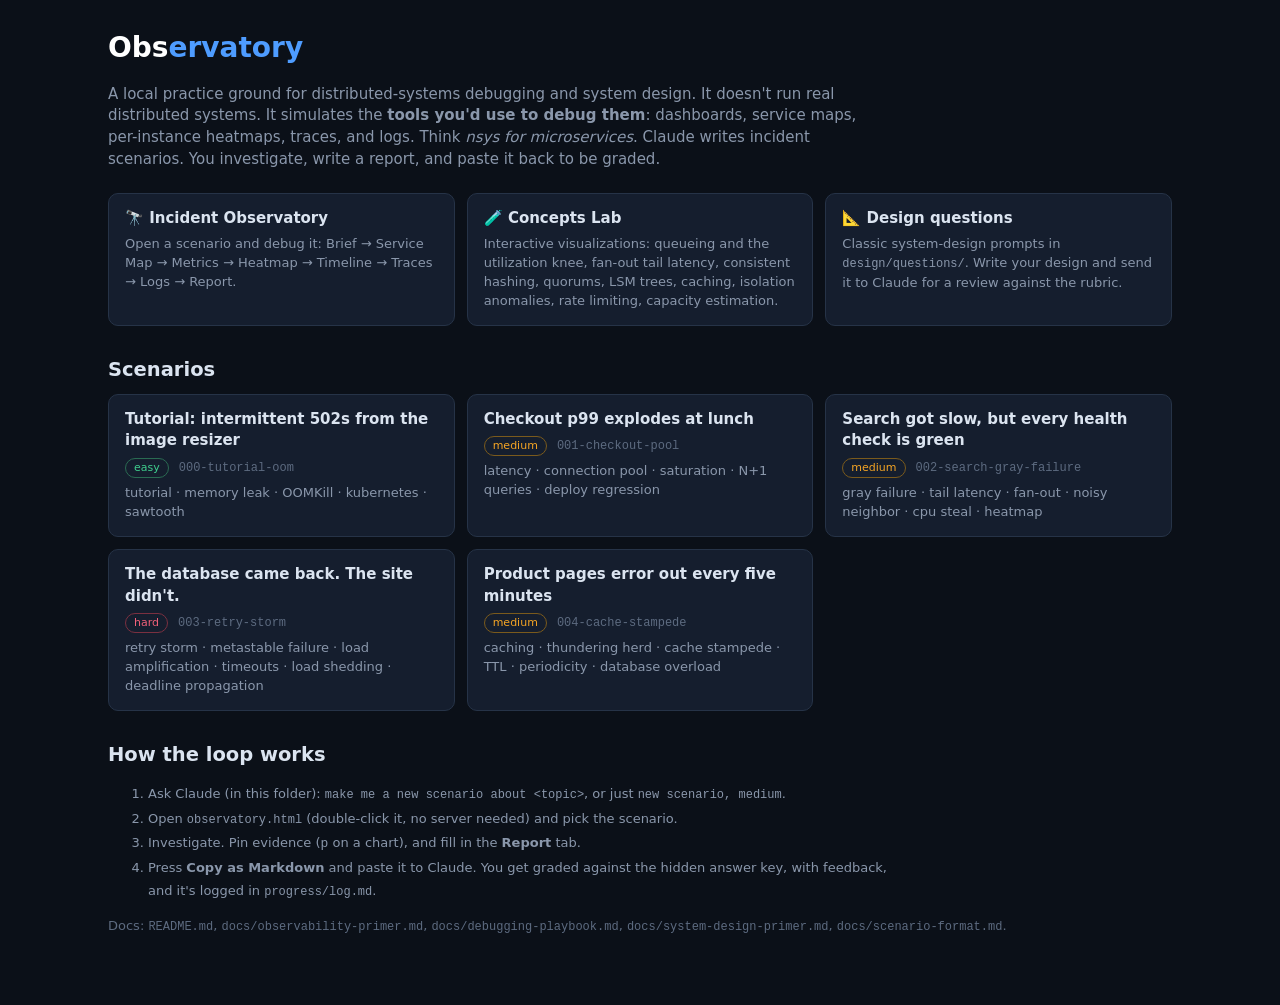
==== index.html @ 425bccde "Add Concepts Lab, landing page; fix timeline title bug (smoke-tested all scenarios headless) Co-Auth" ====
<!doctype html>
<html lang="en">
<head>
<meta charset="utf-8">
<meta name="viewport" content="width=device-width, initial-scale=1">
<title>Observatory</title>
<link rel="stylesheet" href="assets/css/style.css">
</head>
<body>
<div class="page">
  <h1 style="font-size:28px"><span style="color:#fff">Obs</span><span style="color:var(--accent)">ervatory</span></h1>
  <p class="muted" style="font-size:15px;max-width:760px">A local practice ground for distributed-systems debugging and system design. It doesn't run real distributed systems. It simulates the <b>tools you'd use to debug them</b>: dashboards, service maps, per-instance heatmaps, traces, and logs. Think <i>nsys for microservices</i>. Claude writes incident scenarios. You investigate, write a report, and paste it back to be graded.</p>

  <div class="cards" style="margin-top:22px">
    <a class="card" href="observatory.html"><h3>🔭 Incident Observatory</h3><p>Open a scenario and debug it: Brief → Service Map → Metrics → Heatmap → Timeline → Traces → Logs → Report.</p></a>
    <a class="card" href="lab.html"><h3>🧪 Concepts Lab</h3><p>Interactive visualizations: queueing and the utilization knee, fan-out tail latency, consistent hashing, quorums, LSM trees, caching, isolation anomalies, rate limiting, capacity estimation.</p></a>
    <a class="card" href="https://github.com/trevorbchen/networking_design/tree/main/design/questions"><h3>📐 Design questions</h3><p>Classic system-design prompts in <code>design/questions/</code>. Write your design and send it to Claude for a review against the rubric.</p></a>
  </div>

  <h2 style="margin-top:30px">Scenarios</h2>
  <div class="cards" id="scen"></div>

  <h2 style="margin-top:30px">How the loop works</h2>
  <ol class="muted" style="max-width:780px;line-height:1.8">
    <li>Ask Claude (in this folder): <code>make me a new scenario about &lt;topic&gt;</code>, or just <code>new scenario, medium</code>.</li>
    <li>Open <code>observatory.html</code> (double-click it, no server needed) and pick the scenario.</li>
    <li>Investigate. Pin evidence (<kbd>p</kbd> on a chart), and fill in the <b>Report</b> tab.</li>
    <li>Press <b>Copy as Markdown</b> and paste it to Claude. You get graded against the hidden answer key, with feedback, and it's logged in <code>progress/log.md</code>.</li>
  </ol>
  <p class="dim">Docs: <code>README.md</code>, <code>docs/observability-primer.md</code>, <code>docs/debugging-playbook.md</code>, <code>docs/system-design-primer.md</code>, <code>docs/scenario-format.md</code>.</p>
</div>
<script src="assets/js/engine.js"></script>
<script src="assets/js/charts.js"></script>
<script src="scenarios/manifest.js"></script>
<script>
  let pending = OBS.manifest.length;
  const done = () => {
    const host = document.getElementById('scen');
    for (const id of Object.keys(OBS.scenarios).sort()) {
      const s = OBS.scenarios[id];
      let prog = null; try { prog = JSON.parse(localStorage.getItem('obs:' + id)); } catch (e) {}
      host.append(OBS.el('a', { class: 'card', href: 'observatory.html#s=' + id },
        OBS.el('h3', {}, s.title),
        OBS.el('div', { class: 'row', style: { marginBottom: '6px' } }, OBS.el('span', { class: 'pill ' + (s.difficulty || '') }, s.difficulty || '?'), OBS.el('span', { class: 'dim mono' }, id), prog ? OBS.el('span', { class: 'pill' }, 'in progress') : ''),
        OBS.el('p', {}, (s.tags || []).join(' · '))));
    }
  };
  for (const f of OBS.manifest) { const sc = document.createElement('script'); sc.src = 'scenarios/' + f; sc.onload = sc.onerror = () => { if (--pending === 0) done(); }; document.head.append(sc); }
</script>
</body>
</html>
---- assets/css/style.css ----
/* Observatory — dark "profiler console" theme shared by every page. */
:root {
  --bg: #0b1018; --bg2: #111826; --panel: #151e2e; --panel2: #1b2638; --line: #263347; --line2: #33435c;
  --text: #dbe4f0; --muted: #8a97ab; --dim: #5d6b80;
  --accent: #4e9cff; --good: #3fcf8e; --warn: #f5a524; --bad: #f2617a; --violet: #a78bfa;
  --mono: ui-monospace, SFMono-Regular, Menlo, Consolas, monospace;
  --sans: system-ui, -apple-system, 'Segoe UI', Roboto, sans-serif;
}
* { box-sizing: border-box; }
html, body { margin: 0; height: 100%; background: var(--bg); color: var(--text); font: 13px/1.45 var(--sans); }
a { color: var(--accent); }
code, .mono { font-family: var(--mono); font-size: 12px; }
h1, h2, h3, h4 { margin: 0 0 .5em; font-weight: 600; }
button, select, input, textarea { font: inherit; color: var(--text); background: var(--panel2); border: 1px solid var(--line2); border-radius: 5px; }
button { cursor: pointer; padding: 4px 10px; }
button:hover { border-color: var(--accent); }
button.primary { background: var(--accent); border-color: var(--accent); color: #fff; }
input, select, textarea { padding: 4px 7px; }
textarea { width: 100%; resize: vertical; font-family: var(--sans); }
input:focus, select:focus, textarea:focus { outline: 1px solid var(--accent); }
.muted { color: var(--muted); } .dim { color: var(--dim); }
.pill { display: inline-block; padding: 1px 8px; border-radius: 999px; font-size: 11px; border: 1px solid var(--line2); color: var(--muted); }
.pill.easy { color: var(--good); border-color: #2a6b52; } .pill.medium { color: var(--warn); border-color: #7a5a1c; } .pill.hard { color: var(--bad); border-color: #7a3040; }

/* ---------- app shell ---------- */
.app { display: grid; grid-template-rows: auto auto 1fr; height: 100vh; }
.topbar { display: flex; align-items: center; gap: 12px; padding: 8px 14px; background: var(--bg2); border-bottom: 1px solid var(--line); flex-wrap: wrap; }
.brand { font-weight: 700; letter-spacing: .3px; color: #fff; text-decoration: none; }
.brand span { color: var(--accent); }
.topbar .grow { flex: 1; }
.range-box { font-family: var(--mono); font-size: 12px; color: var(--muted); }
.range-box b { color: var(--text); font-weight: 500; }
.tabs { display: flex; gap: 2px; padding: 0 10px; background: var(--bg2); border-bottom: 1px solid var(--line); overflow-x: auto; }
.tab { padding: 8px 14px; color: var(--muted); cursor: pointer; border-bottom: 2px solid transparent; white-space: nowrap; user-select: none; }
.tab:hover { color: var(--text); }
.tab.active { color: #fff; border-bottom-color: var(--accent); }
.tab .badge { background: var(--accent); color: #fff; border-radius: 9px; padding: 0 6px; font-size: 10px; margin-left: 4px; }
.main { overflow: hidden; display: flex; min-height: 0; }
.view { flex: 1; overflow: auto; padding: 14px; min-width: 0; }
.sidebar { width: 270px; flex: none; border-right: 1px solid var(--line); overflow: auto; background: var(--bg2); padding: 10px 8px; }
.panel { background: var(--panel); border: 1px solid var(--line); border-radius: 8px; padding: 12px 14px; margin-bottom: 12px; }
.panel h3 { font-size: 13px; text-transform: uppercase; letter-spacing: .6px; color: var(--muted); }
.row { display: flex; gap: 10px; align-items: center; flex-wrap: wrap; }
.grid2 { display: grid; grid-template-columns: repeat(auto-fit, minmax(460px, 1fr)); gap: 12px; }
.toolbar { display: flex; gap: 8px; align-items: center; flex-wrap: wrap; margin-bottom: 10px; }
.toolbar label { color: var(--muted); font-size: 12px; display: flex; gap: 4px; align-items: center; }

/* ---------- brief ---------- */
.alert-card { border-left: 4px solid var(--bad); }
.alert-card .sev { font-family: var(--mono); color: var(--bad); font-weight: 700; }
.brief-text p { margin: .4em 0; }
.brief-text ul { margin: .3em 0 .3em 1.2em; padding: 0; }
.hint { background: var(--panel2); border: 1px dashed var(--line2); padding: 8px 10px; border-radius: 6px; margin-top: 6px; }

/* ---------- charts ---------- */
.chart { background: var(--panel); border: 1px solid var(--line); border-radius: 8px; padding: 8px 10px 6px; position: relative; min-width: 0; }
.chart-head { display: flex; align-items: center; gap: 8px; margin-bottom: 2px; }
.chart-title { font-weight: 600; font-size: 12.5px; white-space: nowrap; overflow: hidden; text-overflow: ellipsis; }
.chart-unit { color: var(--dim); font-family: var(--mono); font-size: 11px; }
.chart-tools { margin-left: auto; display: flex; gap: 4px; align-items: center; }
.btn-icon { padding: 1px 7px; font-size: 11px; background: transparent; border-color: var(--line); color: var(--muted); }
.th-input { width: 82px; padding: 1px 5px; font-size: 11px; background: transparent; border-color: var(--line); }
.chart-plot { position: relative; }
.chart-svg { display: block; user-select: none; }
.chart-svg .grid { stroke: #1f2a3b; stroke-width: 1; }
.chart-svg .tick { fill: var(--dim); font: 10px var(--mono); }
.chart-svg .axis-label { fill: var(--muted); font: 11px var(--sans); }
.chart-svg .line { fill: none; stroke-linejoin: round; }
.chart-svg .cursor { stroke: #c9d4e3; stroke-width: 1; opacity: .55; }
.chart-svg .brush { fill: var(--accent); opacity: .18; }
.chart-svg .th-line { stroke: var(--bad); stroke-dasharray: 5 4; stroke-width: 1.3; }
.chart-svg .th-shade { fill: var(--bad); opacity: .1; }
.chart-info { font-size: 11px; color: var(--warn); font-family: var(--mono); min-height: 0; }
.chart-legend { display: flex; flex-wrap: wrap; gap: 2px 12px; font-size: 11px; margin-top: 3px; }
.lg { display: inline-flex; gap: 5px; align-items: center; cursor: pointer; color: var(--muted); user-select: none; }
.lg i { width: 10px; height: 3px; border-radius: 2px; display: inline-block; }
.lg b { color: var(--text); font-weight: 500; font-family: var(--mono); }
.lg.off { opacity: .35; } .lg.missing { color: var(--bad); }
.chart-tip { position: absolute; top: 6px; display: none; pointer-events: none; z-index: 20; background: rgba(10,15,24,.95); border: 1px solid var(--line2); border-radius: 6px; padding: 6px 8px; font-size: 11px; min-width: 180px; max-width: 260px; }
.chart-tip div { display: flex; gap: 6px; align-items: center; white-space: nowrap; }
.chart-tip i { width: 8px; height: 8px; border-radius: 2px; display: inline-block; flex: none; }
.chart-tip b { margin-left: auto; padding-left: 10px; font-family: var(--mono); font-weight: 500; }
.tip-time { color: var(--muted); font-family: var(--mono); margin-bottom: 3px; }

/* ---------- metric tree ---------- */
.tree-search { width: 100%; margin-bottom: 8px; }
.tree-svc { margin-bottom: 4px; }
.tree-svc > .tree-head { font-weight: 600; padding: 3px 6px; cursor: pointer; border-radius: 4px; display: flex; gap: 6px; align-items: center; }
.tree-svc > .tree-head:hover { background: var(--panel2); }
.tree-item { padding: 2px 6px 2px 18px; cursor: pointer; border-radius: 4px; color: var(--muted); font-family: var(--mono); font-size: 11.5px; display: flex; gap: 6px; }
.tree-item:hover { background: var(--panel2); color: var(--text); }
.tree-item .n { margin-left: auto; color: var(--dim); }
.tree-sub { padding-left: 30px; }
.kind-dot { width: 8px; height: 8px; border-radius: 50%; display: inline-block; }

/* ---------- map ---------- */
.map-wrap { position: relative; background: var(--panel); border: 1px solid var(--line); border-radius: 8px; }
.map-svg text { font-family: var(--sans); }
.map-node rect { stroke-width: 1.5; }
.map-node { cursor: pointer; }
.map-node:hover rect { filter: brightness(1.25); }
.map-edge { stroke: #3a4a63; fill: none; }
.map-edge-label { fill: var(--muted); font: 10px var(--mono); }
.scrubber { width: 100%; }

/* ---------- tables ---------- */
table.tbl { width: 100%; border-collapse: collapse; font-size: 12px; }
.tbl th { text-align: left; color: var(--muted); font-weight: 500; border-bottom: 1px solid var(--line2); padding: 5px 8px; position: sticky; top: 0; background: var(--panel); cursor: pointer; user-select: none; }
.tbl td { border-bottom: 1px solid #1c2636; padding: 4px 8px; font-family: var(--mono); font-size: 11.5px; }
.tbl tr.sel td, .tbl tr:hover td { background: var(--panel2); }
.tbl tr.clickable { cursor: pointer; }
.tbl td.num, .tbl th.num { text-align: right; }
.bar-cell { position: relative; }
.bar-cell .bar { position: absolute; left: 0; top: 3px; bottom: 3px; background: rgba(78,156,255,.18); border-radius: 2px; }
.bar-cell span { position: relative; }
.err { color: var(--bad); } .warnc { color: var(--warn); } .okc { color: var(--good); }

/* ---------- logs ---------- */
.logs { font-family: var(--mono); font-size: 11.5px; }
.logline { display: grid; grid-template-columns: 74px 54px 160px 1fr; gap: 8px; padding: 1px 6px; border-bottom: 1px solid #141c29; }
.logline:hover { background: var(--panel2); }
.logline .lvl-ERROR, .logline .lvl-FATAL { color: var(--bad); } .logline .lvl-WARN { color: var(--warn); } .logline .lvl-INFO { color: var(--muted); } .logline .lvl-DEBUG { color: var(--dim); }
.logline .ent { color: #9fb3d1; overflow: hidden; text-overflow: ellipsis; white-space: nowrap; }
.logline .msg { white-space: pre-wrap; word-break: break-word; }
mark { background: #5b4a12; color: #fff; }

/* ---------- traces ---------- */
.wf { font-size: 11.5px; }
.wf-row { display: grid; grid-template-columns: 300px 1fr; align-items: center; min-height: 20px; border-bottom: 1px solid #141c29; }
.wf-row:hover { background: var(--panel2); }
.wf-name { white-space: nowrap; overflow: hidden; text-overflow: ellipsis; font-family: var(--mono); }
.wf-track { position: relative; height: 16px; }
.wf-bar { position: absolute; top: 2px; height: 12px; border-radius: 2px; min-width: 2px; }
.wf-bar.error { outline: 1.5px solid var(--bad); }
.wf-dur { position: absolute; top: 1px; font: 10px var(--mono); color: var(--muted); white-space: nowrap; }
.split { display: grid; grid-template-columns: minmax(380px, 40%) 1fr; gap: 12px; align-items: start; }
.scroll-box { max-height: 560px; overflow: auto; }

/* ---------- timeline ---------- */
.lane { display: grid; grid-template-columns: 170px 1fr; align-items: center; border-bottom: 1px solid #172031; }
.lane-label { font-family: var(--mono); font-size: 11.5px; color: var(--muted); padding: 4px 6px; overflow: hidden; text-overflow: ellipsis; white-space: nowrap; }

/* ---------- report ---------- */
.pin { display: flex; gap: 8px; align-items: flex-start; padding: 5px 8px; background: var(--panel2); border-radius: 5px; margin-bottom: 4px; font-size: 12px; }
.pin .x { margin-left: auto; cursor: pointer; color: var(--dim); }
.field label { display: block; color: var(--muted); font-size: 12px; margin: 10px 0 3px; }
.toast { position: fixed; bottom: 18px; right: 18px; background: var(--panel2); border: 1px solid var(--accent); padding: 8px 14px; border-radius: 6px; z-index: 99; display: none; }
.modal-bg { position: fixed; inset: 0; background: rgba(0,0,0,.55); z-index: 50; display: flex; align-items: center; justify-content: center; }
.modal { background: var(--panel); border: 1px solid var(--line2); border-radius: 10px; padding: 16px 18px; width: min(720px, 94vw); max-height: 86vh; overflow: auto; }

/* ---------- landing / lab ---------- */
.page { max-width: 1100px; margin: 0 auto; padding: 28px 18px 60px; }
.cards { display: grid; grid-template-columns: repeat(auto-fill, minmax(300px, 1fr)); gap: 12px; }
.card { background: var(--panel); border: 1px solid var(--line); border-radius: 10px; padding: 14px 16px; text-decoration: none; color: var(--text); display: block; }
.card:hover { border-color: var(--accent); }
.card h3 { margin: 0 0 6px; font-size: 15px; }
.card p { margin: 0; color: var(--muted); }
.lab-layout { display: grid; grid-template-columns: 220px 1fr; min-height: calc(100vh - 45px); }
.lab-nav { border-right: 1px solid var(--line); background: var(--bg2); padding: 10px 8px; }
.lab-nav a { display: block; padding: 6px 10px; border-radius: 5px; color: var(--muted); text-decoration: none; }
.lab-nav a.active, .lab-nav a:hover { background: var(--panel2); color: #fff; }
.lab-body { padding: 18px 22px 60px; max-width: 1150px; overflow: auto; }
.lab-body p { max-width: 820px; }
.ctrl { display: grid; grid-template-columns: 200px 1fr 90px; gap: 10px; align-items: center; margin: 4px 0; max-width: 640px; }
.ctrl label { color: var(--muted); } .ctrl output { font-family: var(--mono); text-align: right; }
.stat-row { display: flex; gap: 10px; flex-wrap: wrap; margin: 10px 0; }
.stat { background: var(--panel2); border: 1px solid var(--line); border-radius: 8px; padding: 8px 12px; min-width: 130px; }
.stat .k { font-size: 11px; color: var(--muted); text-transform: uppercase; letter-spacing: .5px; }
.stat .v { font-size: 18px; font-family: var(--mono); }
.callout { border-left: 3px solid var(--accent); background: var(--panel); padding: 8px 12px; border-radius: 0 6px 6px 0; margin: 10px 0; max-width: 820px; }
@media (max-width: 800px) {
  .sidebar { display: none; } .split { grid-template-columns: 1fr; } .lab-layout { grid-template-columns: 1fr; } .lab-nav { display: flex; flex-wrap: wrap; } .grid2 { grid-template-columns: 1fr; }
}
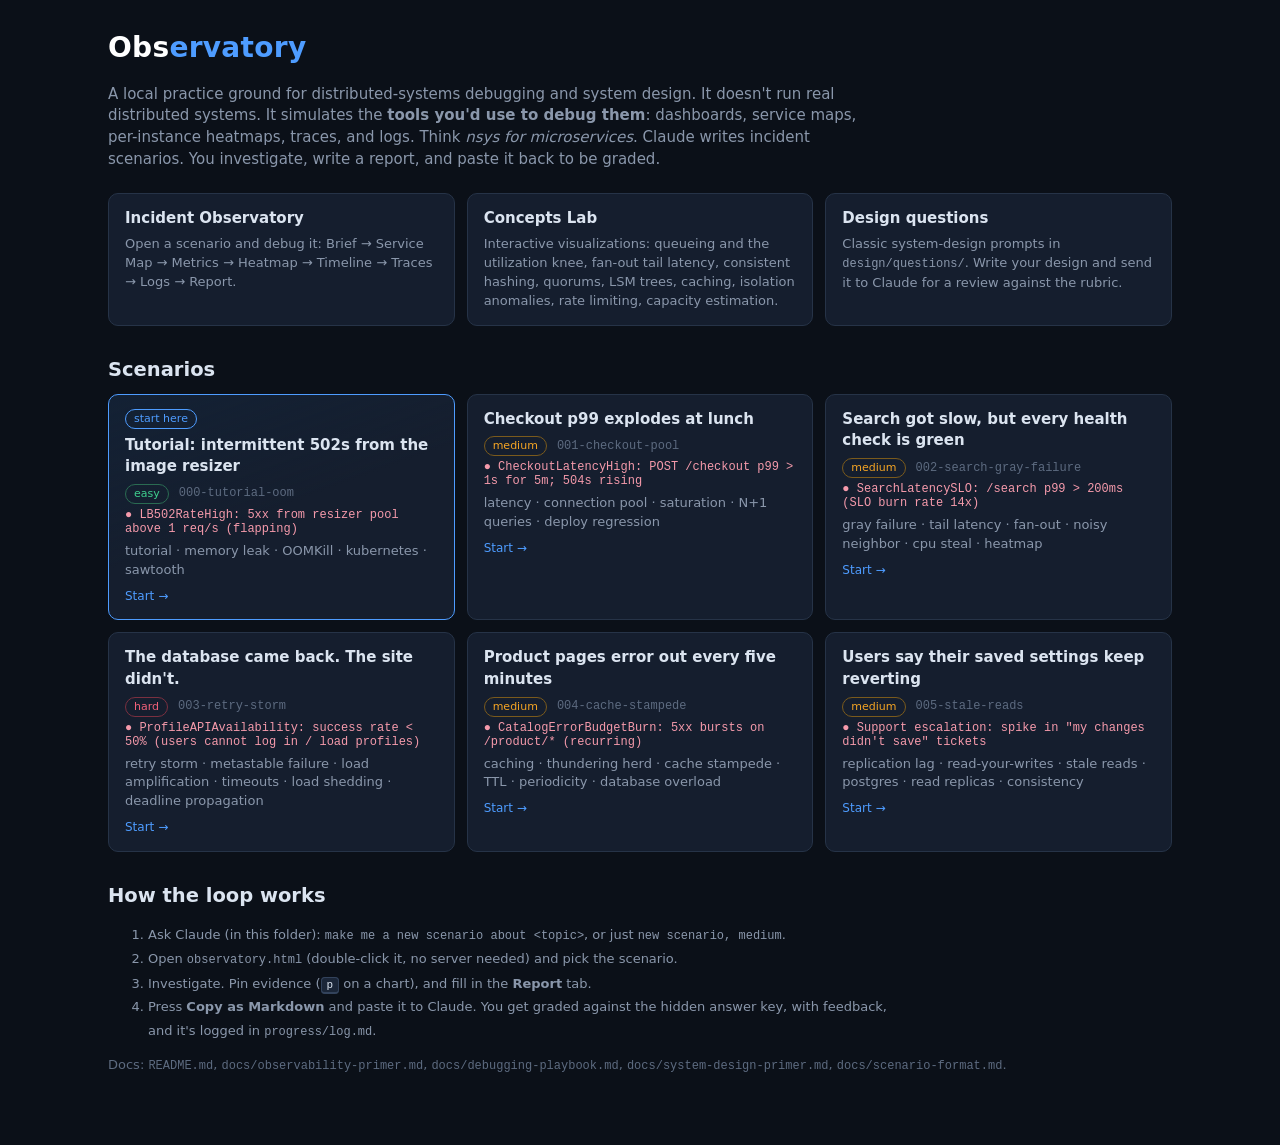
==== commit 0297d65b: "UX overhaul from adversarial review: one-row header + time picker, tab intros/help/shortcuts, event " ====
--- a/index.html
+++ b/index.html
@@ -8,13 +8,13 @@
 </head>
 <body>
 <div class="page">
-  <h1 style="font-size:28px"><span style="color:#fff">Obs</span><span style="color:var(--accent)">ervatory</span></h1>
+  <h1 style="font-size:28px"><span class="brand" style="font-size:28px">Obs<span>ervatory</span></span></h1>
   <p class="muted" style="font-size:15px;max-width:760px">A local practice ground for distributed-systems debugging and system design. It doesn't run real distributed systems. It simulates the <b>tools you'd use to debug them</b>: dashboards, service maps, per-instance heatmaps, traces, and logs. Think <i>nsys for microservices</i>. Claude writes incident scenarios. You investigate, write a report, and paste it back to be graded.</p>
 
   <div class="cards" style="margin-top:22px">
-    <a class="card" href="observatory.html"><h3>🔭 Incident Observatory</h3><p>Open a scenario and debug it: Brief → Service Map → Metrics → Heatmap → Timeline → Traces → Logs → Report.</p></a>
-    <a class="card" href="lab.html"><h3>🧪 Concepts Lab</h3><p>Interactive visualizations: queueing and the utilization knee, fan-out tail latency, consistent hashing, quorums, LSM trees, caching, isolation anomalies, rate limiting, capacity estimation.</p></a>
-    <a class="card" href="https://github.com/trevorbchen/networking_design/tree/main/design/questions"><h3>📐 Design questions</h3><p>Classic system-design prompts in <code>design/questions/</code>. Write your design and send it to Claude for a review against the rubric.</p></a>
+    <a class="card" href="observatory.html"><h3>Incident Observatory</h3><p>Open a scenario and debug it: Brief → Service Map → Metrics → Heatmap → Timeline → Traces → Logs → Report.</p></a>
+    <a class="card" href="lab.html"><h3>Concepts Lab</h3><p>Interactive visualizations: queueing and the utilization knee, fan-out tail latency, consistent hashing, quorums, LSM trees, caching, isolation anomalies, rate limiting, capacity estimation.</p></a>
+    <a class="card" href="https://github.com/trevorbchen/networking_design/tree/main/design/questions"><h3>Design questions</h3><p>Classic system-design prompts in <code>design/questions/</code>. Write your design and send it to Claude for a review against the rubric.</p></a>
   </div>
 
   <h2 style="margin-top:30px">Scenarios</h2>
@@ -39,10 +39,7 @@
     for (const id of Object.keys(OBS.scenarios).sort()) {
       const s = OBS.scenarios[id];
       let prog = null; try { prog = JSON.parse(localStorage.getItem('obs:' + id)); } catch (e) {}
-      host.append(OBS.el('a', { class: 'card', href: 'observatory.html#s=' + id },
-        OBS.el('h3', {}, s.title),
-        OBS.el('div', { class: 'row', style: { marginBottom: '6px' } }, OBS.el('span', { class: 'pill ' + (s.difficulty || '') }, s.difficulty || '?'), OBS.el('span', { class: 'dim mono' }, id), prog ? OBS.el('span', { class: 'pill' }, 'in progress') : ''),
-        OBS.el('p', {}, (s.tags || []).join(' · '))));
+      host.append(OBS.scenarioCard(s, prog, 'observatory.html#s=' + id));
     }
   };
   for (const f of OBS.manifest) { const sc = document.createElement('script'); sc.src = 'scenarios/' + f; sc.onload = sc.onerror = () => { if (--pending === 0) done(); }; document.head.append(sc); }
--- a/assets/css/style.css
+++ b/assets/css/style.css
@@ -1,5 +1,6 @@
 /* Observatory — dark "profiler console" theme shared by every page. */
 :root {
+  color-scheme: dark; accent-color: #4e9cff;
   --bg: #0b1018; --bg2: #111826; --panel: #151e2e; --panel2: #1b2638; --line: #263347; --line2: #33435c;
   --text: #dbe4f0; --muted: #8a97ab; --dim: #5d6b80;
   --accent: #4e9cff; --good: #3fcf8e; --warn: #f5a524; --bad: #f2617a; --violet: #a78bfa;
@@ -39,7 +40,9 @@
 .view { flex: 1; overflow: auto; padding: 14px; min-width: 0; }
 .sidebar { width: 270px; flex: none; border-right: 1px solid var(--line); overflow: auto; background: var(--bg2); padding: 10px 8px; }
 .panel { background: var(--panel); border: 1px solid var(--line); border-radius: 8px; padding: 12px 14px; margin-bottom: 12px; }
-.panel h3 { font-size: 13px; text-transform: uppercase; letter-spacing: .6px; color: var(--muted); }
+.panel h3 { font-size: 11px; text-transform: uppercase; letter-spacing: .08em; color: var(--muted); }
+.section-title { font-size: 14px; font-weight: 600; color: var(--text); margin: 0 0 6px; }
+.section-title .muted { font-weight: 400; font-size: 12px; }
 .row { display: flex; gap: 10px; align-items: center; flex-wrap: wrap; }
 .grid2 { display: grid; grid-template-columns: repeat(auto-fit, minmax(460px, 1fr)); gap: 12px; }
 .toolbar { display: flex; gap: 8px; align-items: center; flex-wrap: wrap; margin-bottom: 10px; }
@@ -74,7 +77,9 @@
 .chart-legend { display: flex; flex-wrap: wrap; gap: 2px 12px; font-size: 11px; margin-top: 3px; }
 .lg { display: inline-flex; gap: 5px; align-items: center; cursor: pointer; color: var(--muted); user-select: none; }
 .lg i { width: 10px; height: 3px; border-radius: 2px; display: inline-block; }
-.lg b { color: var(--text); font-weight: 500; font-family: var(--mono); }
+.lg b { color: var(--text); font-weight: 500; font-family: var(--mono); display: inline-block; min-width: 7ch; }
+.chart-legend { max-height: 34px; overflow: hidden; }
+.chart:hover .chart-legend { max-height: none; }
 .lg.off { opacity: .35; } .lg.missing { color: var(--bad); }
 .chart-tip { position: absolute; top: 6px; display: none; pointer-events: none; z-index: 20; background: rgba(10,15,24,.95); border: 1px solid var(--line2); border-radius: 6px; padding: 6px 8px; font-size: 11px; min-width: 180px; max-width: 260px; }
 .chart-tip div { display: flex; gap: 6px; align-items: center; white-space: nowrap; }
@@ -144,7 +149,7 @@
 .pin { display: flex; gap: 8px; align-items: flex-start; padding: 5px 8px; background: var(--panel2); border-radius: 5px; margin-bottom: 4px; font-size: 12px; }
 .pin .x { margin-left: auto; cursor: pointer; color: var(--dim); }
 .field label { display: block; color: var(--muted); font-size: 12px; margin: 10px 0 3px; }
-.toast { position: fixed; bottom: 18px; right: 18px; background: var(--panel2); border: 1px solid var(--accent); padding: 8px 14px; border-radius: 6px; z-index: 99; display: none; }
+.toast { position: fixed; bottom: 24px; left: 50%; transform: translateX(-50%); box-shadow: 0 6px 24px rgba(0,0,0,.4); background: var(--panel2); border: 1px solid var(--accent); padding: 8px 14px; border-radius: 6px; z-index: 99; display: none; }
 .modal-bg { position: fixed; inset: 0; background: rgba(0,0,0,.55); z-index: 50; display: flex; align-items: center; justify-content: center; }
 .modal { background: var(--panel); border: 1px solid var(--line2); border-radius: 10px; padding: 16px 18px; width: min(720px, 94vw); max-height: 86vh; overflow: auto; }
 
@@ -171,3 +176,98 @@
 @media (max-width: 800px) {
   .sidebar { display: none; } .split { grid-template-columns: 1fr; } .lab-layout { grid-template-columns: 1fr; } .lab-nav { display: flex; flex-wrap: wrap; } .grid2 { grid-template-columns: 1fr; }
 }
+
+/* ---------- review fixes: header, tabs, controls ---------- */
+.app { grid-template-rows: auto auto 1fr; }
+.topbar { flex-wrap: nowrap; min-height: 44px; padding: 6px 14px; }
+.topbar select { max-width: 280px; }
+.topbar .scen-title { white-space: nowrap; overflow: hidden; text-overflow: ellipsis; min-width: 0; }
+.tabs { align-items: center; }
+.tab { background: none; border: none; border-bottom: 2px solid transparent; border-radius: 0; font: inherit; }
+.tab:focus-visible { outline: 1px solid var(--accent); outline-offset: -3px; }
+.tab .key { font: 10px var(--mono); color: var(--dim); margin-left: 5px; }
+.timectl { margin-left: auto; display: flex; align-items: center; gap: 6px; padding: 4px 0; flex: none; }
+.timepill { font: 12px var(--mono); color: var(--muted); border: 1px solid var(--line2); border-radius: 6px; padding: 3px 9px; background: var(--panel); white-space: nowrap; }
+.timepill b { color: var(--text); font-weight: 500; }
+.timepill.zoomed { border-color: var(--accent); }
+.cursor-box { font: 12px var(--mono); color: var(--muted); min-width: 15ch; text-align: right; }
+.cursor-box b { color: var(--text); font-weight: 500; }
+kbd { font: 11px var(--mono); padding: 1px 5px; border: 1px solid var(--line2); border-bottom-width: 2px; border-radius: 4px; background: var(--panel2); color: var(--text); }
+input[type=range] { accent-color: var(--accent); }
+button.danger { color: var(--bad); border-color: #7a3040; background: transparent; }
+button.danger:hover { border-color: var(--bad); }
+.btn-icon.on { color: var(--accent); border-color: var(--accent); }
+.btn-icon svg { vertical-align: -1px; }
+.chart .chart-tools { opacity: .3; transition: opacity .15s; }
+.chart:hover .chart-tools, .chart.has-th .chart-tools { opacity: 1; }
+.chart .th-input { width: 86px; }
+.plot-hint { fill: var(--dim); font: 10px var(--sans); opacity: 0; transition: opacity .2s; pointer-events: none; }
+.chart:hover .plot-hint { opacity: .8; }
+.tip-evt { font-family: var(--mono); font-weight: 600; }
+.tip-evt-msg { white-space: normal !important; color: var(--text); margin-bottom: 4px; max-width: 250px; }
+.chart-tip { max-width: 290px; }
+.evt-legend { display: inline-flex; gap: 10px; align-items: center; font-size: 11px; color: var(--muted); }
+.evt-legend span { display: inline-flex; gap: 4px; align-items: center; }
+.evt-legend i { display: inline-block; width: 12px; border-top: 2px dashed; }
+.flash { animation: flash 1s ease-out; }
+@keyframes flash { from { box-shadow: 0 0 0 2px var(--accent); } to { box-shadow: 0 0 0 0 transparent; } }
+
+/* tab intro strip */
+.tab-intro { display: flex; gap: 10px; align-items: center; background: linear-gradient(90deg, rgba(78,156,255,.12), transparent 70%); border: 1px solid #23406b; border-radius: 8px; padding: 7px 12px; margin-bottom: 12px; font-size: 12.5px; }
+.tab-intro b { color: #fff; }
+.tab-intro .x { margin-left: auto; cursor: pointer; color: var(--dim); padding: 0 4px; }
+
+/* alert card */
+.alert-card { background: linear-gradient(90deg, rgba(242,97,122,.14), var(--panel) 60%); }
+.alert-card .sev { background: var(--bad); color: #fff; padding: 2px 8px; border-radius: 4px; font-size: 12px; }
+.firing { display: inline-block; width: 8px; height: 8px; border-radius: 50%; background: var(--bad); box-shadow: 0 0 0 0 rgba(242,97,122,.7); animation: pulse 1.6s infinite; }
+@keyframes pulse { 70% { box-shadow: 0 0 0 8px rgba(242,97,122,0); } 100% { box-shadow: 0 0 0 0 rgba(242,97,122,0); } }
+.cta-row { display: flex; gap: 10px; align-items: center; flex-wrap: wrap; margin-top: 10px; }
+
+/* heatmap */
+.heat-legend { display: flex; align-items: center; gap: 8px; font: 11px var(--mono); color: var(--muted); margin-top: 6px; }
+.heat-legend i { display: inline-block; width: 180px; height: 9px; border-radius: 3px; }
+.narrow { max-width: 900px; }
+
+/* map */
+.map-layout { display: grid; grid-template-columns: 1fr; gap: 12px; align-items: start; }
+.map-layout.open { grid-template-columns: minmax(0,1fr) 440px; }
+.map-drawer { position: sticky; top: 0; max-height: calc(100vh - 140px); overflow: auto; }
+.map-edge-label { paint-order: stroke; stroke: var(--panel); stroke-width: 4px; }
+.map-legend { display: flex; gap: 12px; font-size: 11px; color: var(--muted); align-items: center; }
+.map-legend i { display: inline-block; width: 10px; height: 10px; border-radius: 3px; margin-right: 4px; vertical-align: -1px; }
+.scrub-wrap { position: relative; padding-top: 8px; }
+.scrub-tick { position: absolute; top: 0; width: 2px; height: 8px; border-radius: 1px; }
+
+/* traces */
+.split > .panel:last-child { position: sticky; top: 0; }
+.trace-title { font-size: 13px; font-weight: 600; }
+.wf-ruler { display: grid; grid-template-columns: 300px 1fr; font: 10px var(--mono); color: var(--dim); border-bottom: 1px solid var(--line2); padding-bottom: 2px; }
+.wf-ruler > div:last-child { position: relative; height: 14px; }
+.wf-ruler span { position: absolute; transform: translateX(-50%); }
+.wf-ruler span:last-child { transform: translateX(-100%); }
+.wf-row.sel { background: var(--panel2); box-shadow: inset 2px 0 var(--accent); }
+.wf-bar.error { outline: none; background-image: repeating-linear-gradient(45deg, rgba(242,97,122,.95) 0 4px, rgba(122,48,64,.95) 4px 8px) !important; }
+.wf-dur.inside { color: #0b1018; font-weight: 600; transform: translateX(-100%); padding-right: 4px; }
+.stat.sm { min-width: 104px; padding: 6px 10px; } .stat.sm .v { font-size: 16px; }
+
+/* logs */
+.logline { grid-template-columns: 74px 54px 160px 1fr 34px; }
+.logline .pinbtn { opacity: 0; cursor: pointer; color: var(--muted); text-align: right; }
+.logline:hover .pinbtn { opacity: 1; }
+.tpl-tok { color: var(--dim); }
+
+/* report */
+.report-bar { position: sticky; bottom: 0; background: var(--bg2); border-top: 1px solid var(--line); padding: 10px 14px; margin: 12px -14px -14px; display: flex; gap: 10px; align-items: center; }
+.field label .dot { display: inline-block; width: 7px; height: 7px; border-radius: 50%; background: var(--line2); margin-right: 6px; }
+.field label .dot.done { background: var(--good); }
+.pin .x { font-size: 14px; padding: 2px 8px; }
+
+/* landing cards */
+.card.featured { border-color: var(--accent); background: linear-gradient(160deg, rgba(78,156,255,.12), var(--panel) 50%); }
+.card .alert-line { font: 12px var(--mono); color: #f59aab; margin: 4px 0 6px; }
+.card .go { color: var(--accent); font-size: 12px; margin-top: 8px; display: block; }
+
+.wf-dur.before { transform: translateX(-100%); padding-right: 5px; }
+.wf-ruler span { white-space: nowrap; }
+.topbar select { max-width: 340px; }
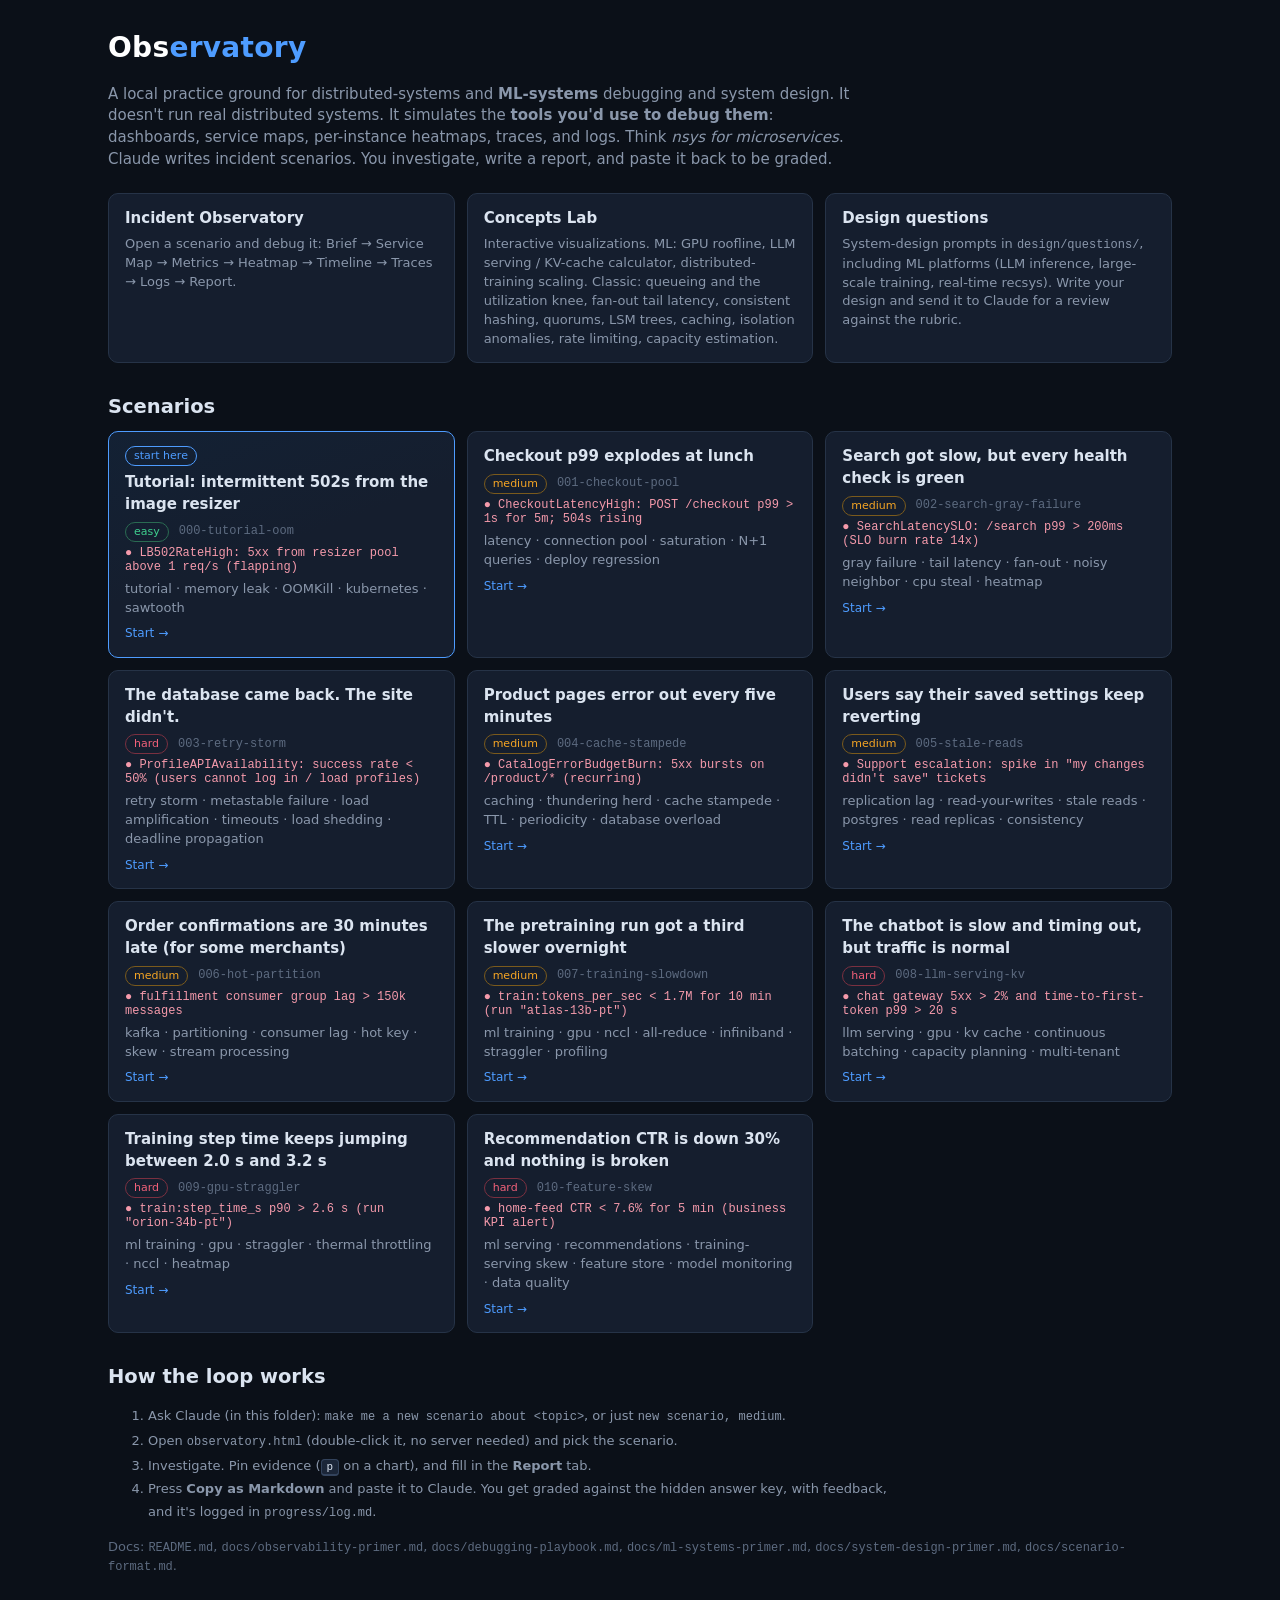
==== commit 27cee489: "ML focus: scenarios 009 (GPU thermal straggler) and 010 (training-serving skew), Lab widgets (roofli" ====
--- a/index.html
+++ b/index.html
@@ -9,12 +9,12 @@
 <body>
 <div class="page">
   <h1 style="font-size:28px"><span class="brand" style="font-size:28px">Obs<span>ervatory</span></span></h1>
-  <p class="muted" style="font-size:15px;max-width:760px">A local practice ground for distributed-systems debugging and system design. It doesn't run real distributed systems. It simulates the <b>tools you'd use to debug them</b>: dashboards, service maps, per-instance heatmaps, traces, and logs. Think <i>nsys for microservices</i>. Claude writes incident scenarios. You investigate, write a report, and paste it back to be graded.</p>
+  <p class="muted" style="font-size:15px;max-width:760px">A local practice ground for distributed-systems and <b>ML-systems</b> debugging and system design. It doesn't run real distributed systems. It simulates the <b>tools you'd use to debug them</b>: dashboards, service maps, per-instance heatmaps, traces, and logs. Think <i>nsys for microservices</i>. Claude writes incident scenarios. You investigate, write a report, and paste it back to be graded.</p>
 
   <div class="cards" style="margin-top:22px">
     <a class="card" href="observatory.html"><h3>Incident Observatory</h3><p>Open a scenario and debug it: Brief → Service Map → Metrics → Heatmap → Timeline → Traces → Logs → Report.</p></a>
-    <a class="card" href="lab.html"><h3>Concepts Lab</h3><p>Interactive visualizations: queueing and the utilization knee, fan-out tail latency, consistent hashing, quorums, LSM trees, caching, isolation anomalies, rate limiting, capacity estimation.</p></a>
-    <a class="card" href="https://github.com/trevorbchen/networking_design/tree/main/design/questions"><h3>Design questions</h3><p>Classic system-design prompts in <code>design/questions/</code>. Write your design and send it to Claude for a review against the rubric.</p></a>
+    <a class="card" href="lab.html"><h3>Concepts Lab</h3><p>Interactive visualizations. ML: GPU roofline, LLM serving / KV-cache calculator, distributed-training scaling. Classic: queueing and the utilization knee, fan-out tail latency, consistent hashing, quorums, LSM trees, caching, isolation anomalies, rate limiting, capacity estimation.</p></a>
+    <a class="card" href="https://github.com/trevorbchen/networking_design/tree/main/design/questions"><h3>Design questions</h3><p>System-design prompts in <code>design/questions/</code>, including ML platforms (LLM inference, large-scale training, real-time recsys). Write your design and send it to Claude for a review against the rubric.</p></a>
   </div>
 
   <h2 style="margin-top:30px">Scenarios</h2>
@@ -27,7 +27,7 @@
     <li>Investigate. Pin evidence (<kbd>p</kbd> on a chart), and fill in the <b>Report</b> tab.</li>
     <li>Press <b>Copy as Markdown</b> and paste it to Claude. You get graded against the hidden answer key, with feedback, and it's logged in <code>progress/log.md</code>.</li>
   </ol>
-  <p class="dim">Docs: <code>README.md</code>, <code>docs/observability-primer.md</code>, <code>docs/debugging-playbook.md</code>, <code>docs/system-design-primer.md</code>, <code>docs/scenario-format.md</code>.</p>
+  <p class="dim">Docs: <code>README.md</code>, <code>docs/observability-primer.md</code>, <code>docs/debugging-playbook.md</code>, <code>docs/ml-systems-primer.md</code>, <code>docs/system-design-primer.md</code>, <code>docs/scenario-format.md</code>.</p>
 </div>
 <script src="assets/js/engine.js"></script>
 <script src="assets/js/charts.js"></script>
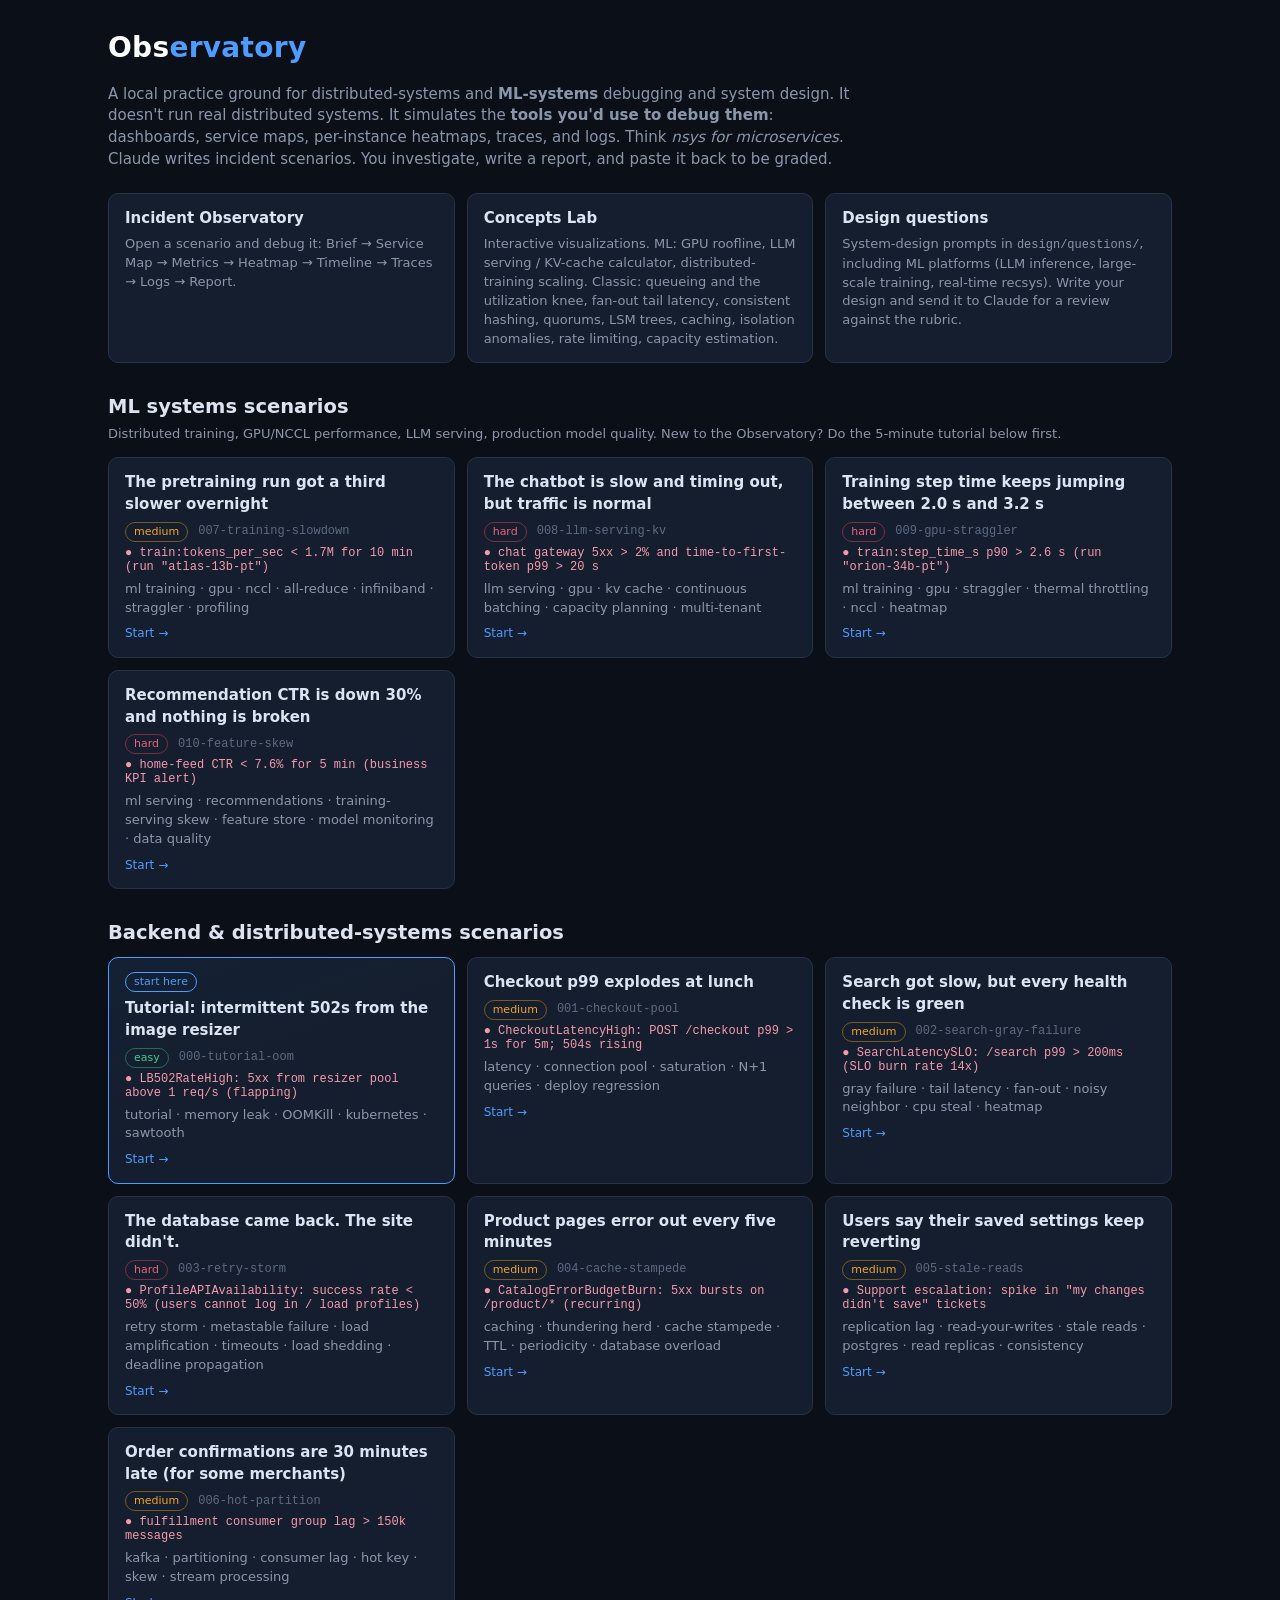
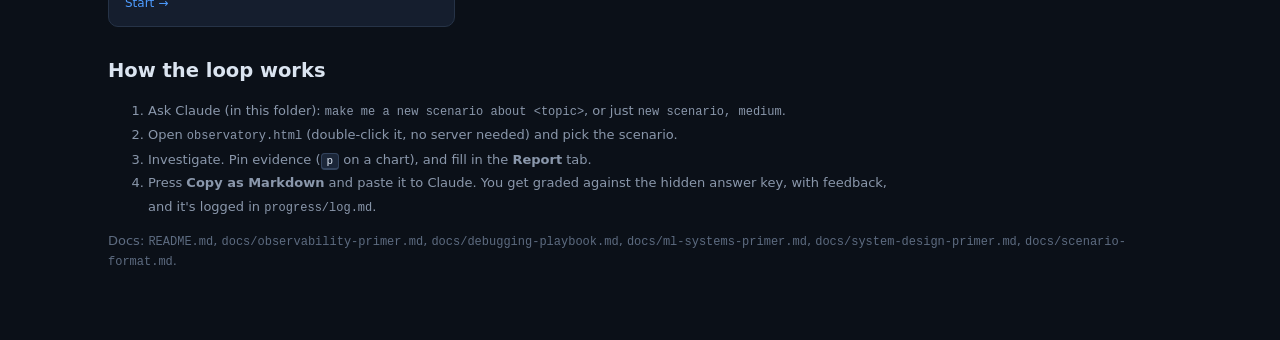
==== commit 152487ac: "Landing page: ML scenarios section first Co-Authored-By: Claude Opus 5.5 <noreply@anthropic.com>" ====
--- a/index.html
+++ b/index.html
@@ -17,7 +17,10 @@
     <a class="card" href="https://github.com/trevorbchen/networking_design/tree/main/design/questions"><h3>Design questions</h3><p>System-design prompts in <code>design/questions/</code>, including ML platforms (LLM inference, large-scale training, real-time recsys). Write your design and send it to Claude for a review against the rubric.</p></a>
   </div>
 
-  <h2 style="margin-top:30px">Scenarios</h2>
+  <h2 style="margin-top:30px">ML systems scenarios</h2>
+  <p class="muted" style="margin-top:-6px">Distributed training, GPU/NCCL performance, LLM serving, production model quality. New to the Observatory? Do the 5-minute tutorial below first.</p>
+  <div class="cards" id="scen-ml"></div>
+  <h2 style="margin-top:30px">Backend &amp; distributed-systems scenarios</h2>
   <div class="cards" id="scen"></div>
 
   <h2 style="margin-top:30px">How the loop works</h2>
@@ -35,9 +38,10 @@
 <script>
   let pending = OBS.manifest.length;
   const done = () => {
-    const host = document.getElementById('scen');
+    const isML = (s) => (s.tags || []).some((t) => /^(ml |llm|gpu|nccl)/.test(t));
     for (const id of Object.keys(OBS.scenarios).sort()) {
       const s = OBS.scenarios[id];
+      const host = document.getElementById(isML(s) ? 'scen-ml' : 'scen');
       let prog = null; try { prog = JSON.parse(localStorage.getItem('obs:' + id)); } catch (e) {}
       host.append(OBS.scenarioCard(s, prog, 'observatory.html#s=' + id));
     }
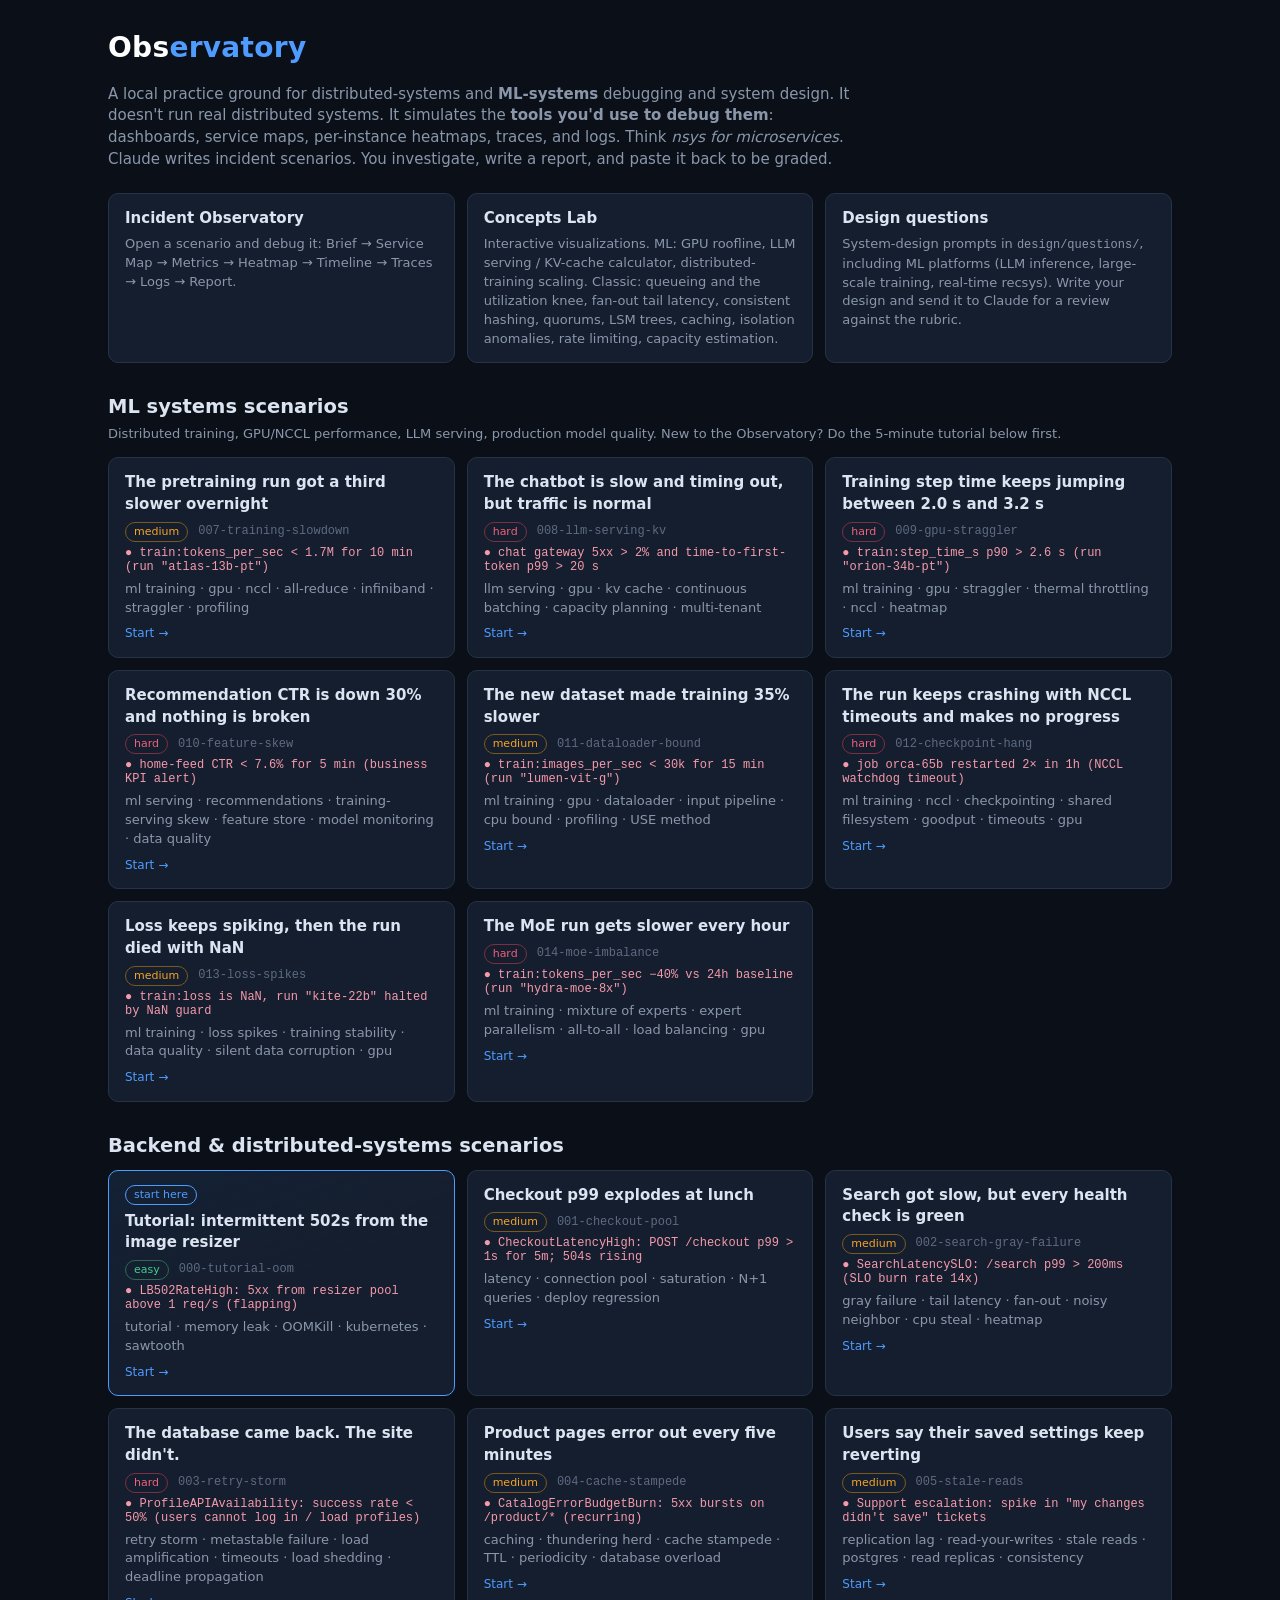
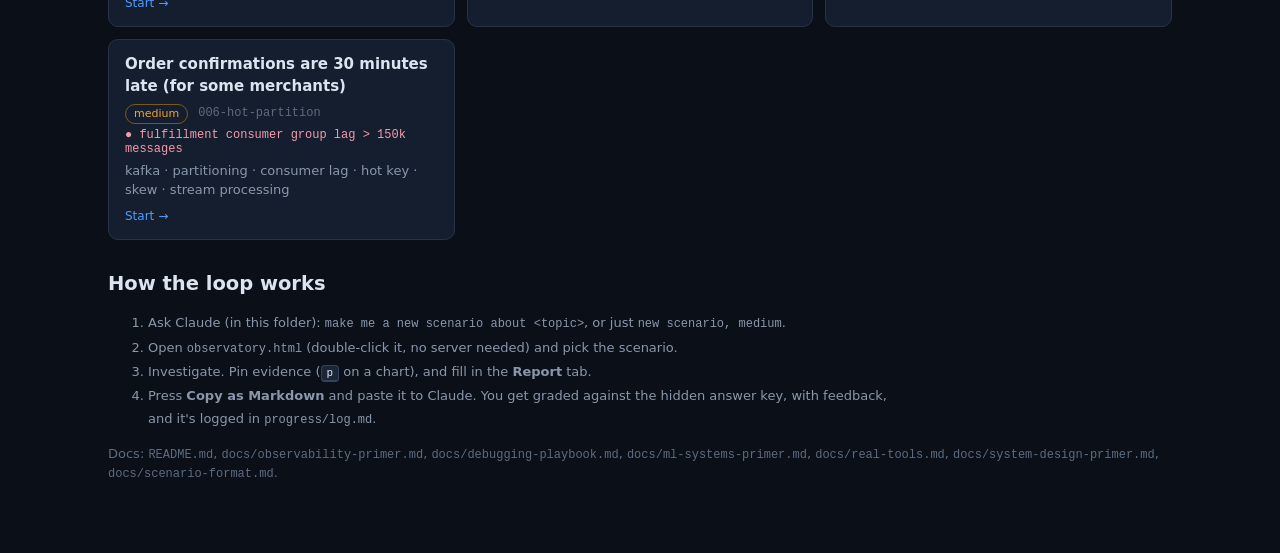
==== commit cb625721: "Perfetto export (Chrome trace JSON with per-service lanes + metric counters, verified with trace_pro" ====
--- a/index.html
+++ b/index.html
@@ -30,7 +30,7 @@
     <li>Investigate. Pin evidence (<kbd>p</kbd> on a chart), and fill in the <b>Report</b> tab.</li>
     <li>Press <b>Copy as Markdown</b> and paste it to Claude. You get graded against the hidden answer key, with feedback, and it's logged in <code>progress/log.md</code>.</li>
   </ol>
-  <p class="dim">Docs: <code>README.md</code>, <code>docs/observability-primer.md</code>, <code>docs/debugging-playbook.md</code>, <code>docs/ml-systems-primer.md</code>, <code>docs/system-design-primer.md</code>, <code>docs/scenario-format.md</code>.</p>
+  <p class="dim">Docs: <code>README.md</code>, <code>docs/observability-primer.md</code>, <code>docs/debugging-playbook.md</code>, <code>docs/ml-systems-primer.md</code>, <code>docs/real-tools.md</code>, <code>docs/system-design-primer.md</code>, <code>docs/scenario-format.md</code>.</p>
 </div>
 <script src="assets/js/engine.js"></script>
 <script src="assets/js/charts.js"></script>
